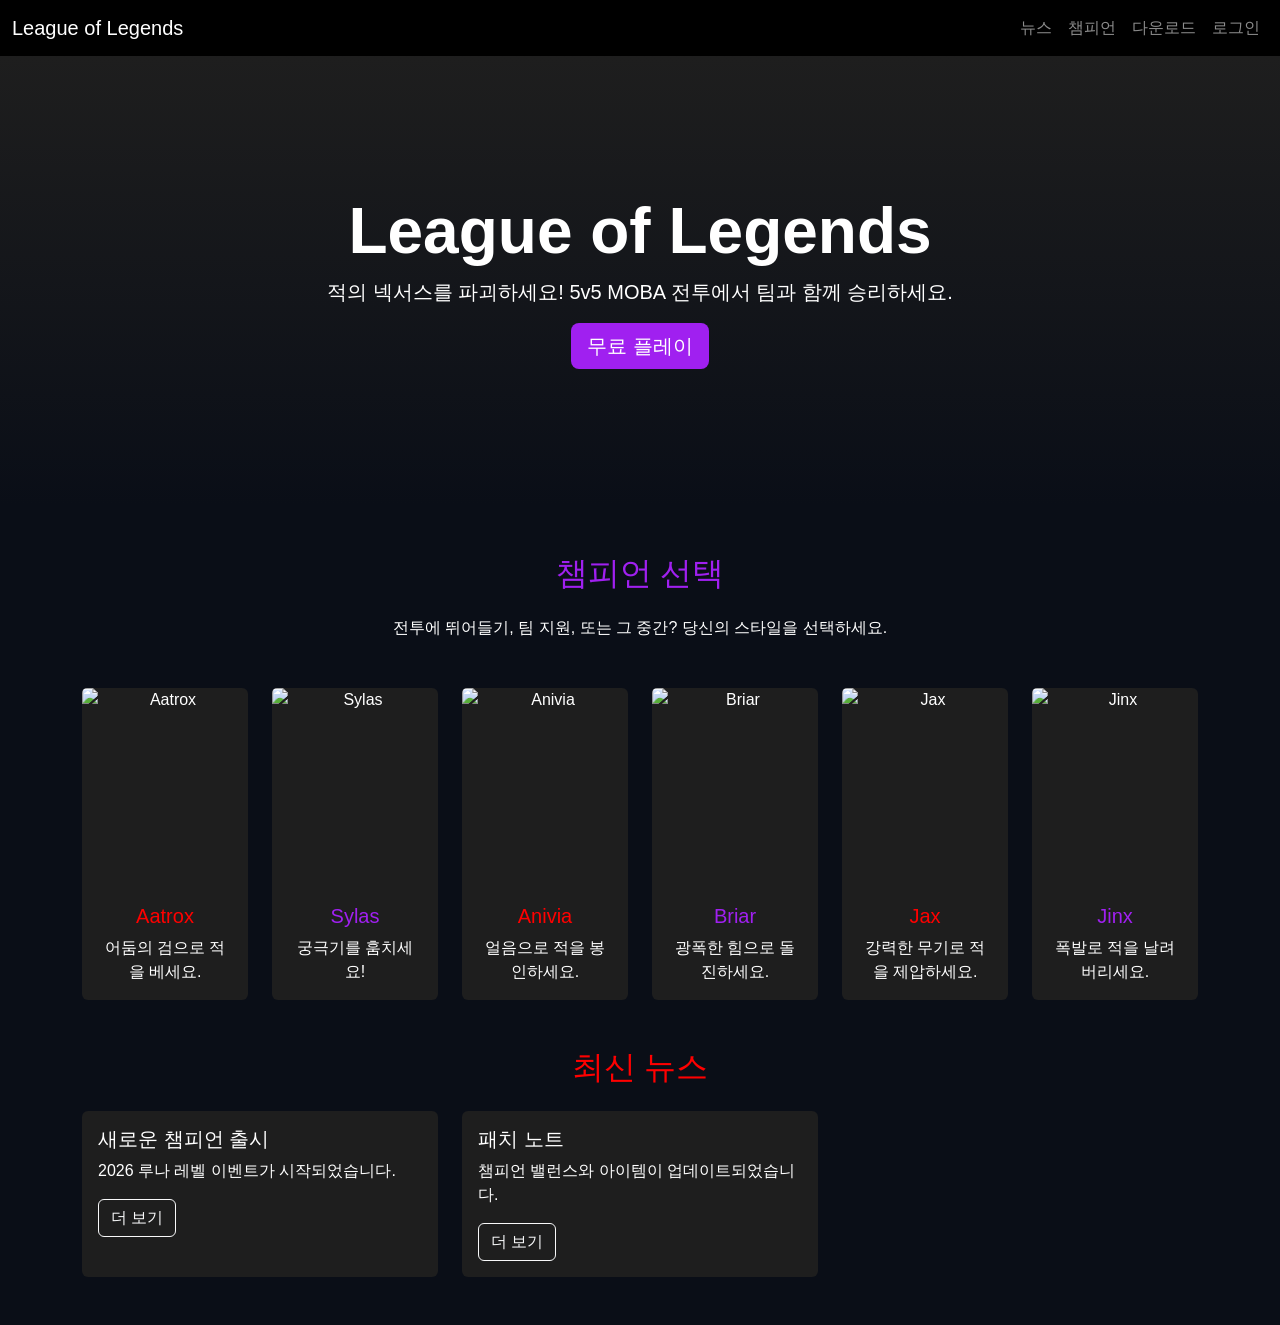
==== code-with-quarkus/src/main/resources/META-INF/resources/index.html @ fa2a3c44 "2주차 수업 내용 업로드" ====
<!doctype html>
<html lang="ko">
  <head>
    <meta charset="UTF-8" />
    <meta name="viewport" content="width=device-width, initial-scale=1.0" />
    <title>League of Legends - 메인 페이지</title>

    <!-- Bootstrap 5 CSS 연결 -->
    <link
      href="https://cdn.jsdelivr.net/npm/bootstrap@5.3.0/dist/css/bootstrap.min.css"
      rel="stylesheet"
    />

    <!-- 커스텀 CSS: LOL 다크 테마 -->
    <style>
      body {
        background-color: #0a0e17;
        color: #fff;
        font-family: Arial, sans-serif;
      }

      .navbar {
        background-color: #000;
      }

      .hero {
        background: linear-gradient(to bottom, #1e1e1e, #0a0e17);
        min-height: 50vh;
      }

      .accent-purple {
        color: #a020f0;
      }

      .accent-red {
        color: #ff0000;
      }

      .card {
        background-color: #1e1e1e;
        border: none;
        color: white;
        transition:
          transform 0.3s,
          box-shadow 0.3s;
      }

      .card:hover {
        transform: scale(1.05);
        box-shadow: 0 10px 20px rgba(160, 32, 240, 0.5);
      }

      .card-img-top {
        height: 200px;
        object-fit: cover;
      }

      .btn-primary {
        background-color: #a020f0;
        border: none;
      }

      .btn-primary:hover {
        background-color: #800080;
      }
    </style>
  </head>
  <body>
    <!-- 1. 상단 네비게이션 바 -->
    <nav class="navbar navbar-expand-lg navbar-dark">
      <div class="container-fluid">
        <a class="navbar-brand" href="#">League of Legends</a>

        <button
          class="navbar-toggler"
          type="button"
          data-bs-toggle="collapse"
          data-bs-target="#navbarNav"
        >
          <span class="navbar-toggler-icon"></span>
        </button>

        <div class="collapse navbar-collapse" id="navbarNav">
          <ul class="navbar-nav ms-auto">
            <li class="nav-item"><a class="nav-link" href="#">뉴스</a></li>
            <li class="nav-item"><a class="nav-link" href="#">챔피언</a></li>
            <li class="nav-item"><a class="nav-link" href="#">다운로드</a></li>
            <li class="nav-item"><a class="nav-link" href="#">로그인</a></li>
          </ul>
        </div>
      </div>
    </nav>

    <!-- 2. 메인 소개 영역 -->
    <section
      class="hero d-flex align-items-center justify-content-center text-center py-5"
    >
      <div class="container">
        <h1 class="display-3 fw-bold">League of Legends</h1>
        <p class="lead">
          적의 넥서스를 파괴하세요! 5v5 MOBA 전투에서 팀과 함께 승리하세요.
        </p>
        <a href="#" class="btn btn-primary btn-lg">무료 플레이</a>
      </div>
    </section>

    <!-- 3. 챔피언 카드 영역 -->
    <section class="container my-5">
      <h2 class="text-center mb-4 accent-purple">챔피언 선택</h2>
      <p class="text-center mb-5">
        전투에 뛰어들기, 팀 지원, 또는 그 중간? 당신의 스타일을 선택하세요.
      </p>

      <div class="row g-4">
        <!-- Aatrox -->
        <div class="col-md-6 col-lg-4 col-xl-2">
          <div class="card text-center h-100">
            <img
              src="https://ddragon.leagueoflegends.com/cdn/15.24.1/img/champion/Aatrox.png"
              class="card-img-top"
              alt="Aatrox"
            />
            <div class="card-body">
              <h5 class="card-title accent-red">Aatrox</h5>
              <p class="card-text">어둠의 검으로 적을 베세요.</p>
            </div>
          </div>
        </div>

        <!-- Sylas -->
        <div class="col-md-6 col-lg-4 col-xl-2">
          <div class="card text-center h-100">
            <img
              src="https://ddragon.leagueoflegends.com/cdn/15.24.1/img/champion/Sylas.png"
              class="card-img-top"
              alt="Sylas"
            />
            <div class="card-body">
              <h5 class="card-title accent-purple">Sylas</h5>
              <p class="card-text">궁극기를 훔치세요!</p>
            </div>
          </div>
        </div>

        <!-- Anivia -->
        <div class="col-md-6 col-lg-4 col-xl-2">
          <div class="card text-center h-100">
            <img
              src="https://ddragon.leagueoflegends.com/cdn/15.24.1/img/champion/Anivia.png"
              class="card-img-top"
              alt="Anivia"
            />
            <div class="card-body">
              <h5 class="card-title accent-red">Anivia</h5>
              <p class="card-text">얼음으로 적을 봉인하세요.</p>
            </div>
          </div>
        </div>

        <!-- Briar -->
        <div class="col-md-6 col-lg-4 col-xl-2">
          <div class="card text-center h-100">
            <img
              src="https://ddragon.leagueoflegends.com/cdn/15.24.1/img/champion/Briar.png"
              class="card-img-top"
              alt="Briar"
            />
            <div class="card-body">
              <h5 class="card-title accent-purple">Briar</h5>
              <p class="card-text">광폭한 힘으로 돌진하세요.</p>
            </div>
          </div>
        </div>

        <!-- Jax -->
        <div class="col-md-6 col-lg-4 col-xl-2">
          <div class="card text-center h-100">
            <img
              src="https://ddragon.leagueoflegends.com/cdn/15.24.1/img/champion/Jax.png"
              class="card-img-top"
              alt="Jax"
            />
            <div class="card-body">
              <h5 class="card-title accent-red">Jax</h5>
              <p class="card-text">강력한 무기로 적을 제압하세요.</p>
            </div>
          </div>
        </div>

        <!-- Jinx -->
        <div class="col-md-6 col-lg-4 col-xl-2">
          <div class="card text-center h-100">
            <img
              src="https://ddragon.leagueoflegends.com/cdn/15.24.1/img/champion/Jinx.png"
              class="card-img-top"
              alt="Jinx"
            />
            <div class="card-body">
              <h5 class="card-title accent-purple">Jinx</h5>
              <p class="card-text">폭발로 적을 날려버리세요.</p>
            </div>
          </div>
        </div>
      </div>
    </section>

    <!-- 4. 최신 뉴스 영역 -->
    <section class="container my-5">
      <h2 class="text-center mb-4 accent-red">최신 뉴스</h2>

      <div class="row g-4">
        <div class="col-md-6 col-lg-4">
          <div class="card h-100">
            <div class="card-body">
              <h5 class="card-title">새로운 챔피언 출시</h5>
              <p class="card-text">2026 루나 레벨 이벤트가 시작되었습니다.</p>
              <a href="#" class="btn btn-outline-light">더 보기</a>
            </div>
          </div>
        </div>

        <div class="col-md-6 col-lg-4">
          <div class="card h-100">
            <div class="card-body">
              <h5 class="card-title">패치 노트</h5>
              <p class="card-text">
                챔피언 밸런스와 아이템이 업데이트되었습니다.
              </p>
              <a href="#" class="btn btn-outline-light">더 보기</a>
            </div>
          </div>
        </div>
      </div>
    </section>

    <!-- Bootstrap 5 JS 연결: 모바일 메뉴 버튼 동작에 필요 -->
    <script src="https://cdn.jsdelivr.net/npm/bootstrap@5.3.0/dist/js/bootstrap.bundle.min.js"></script>
  </body>
</html>
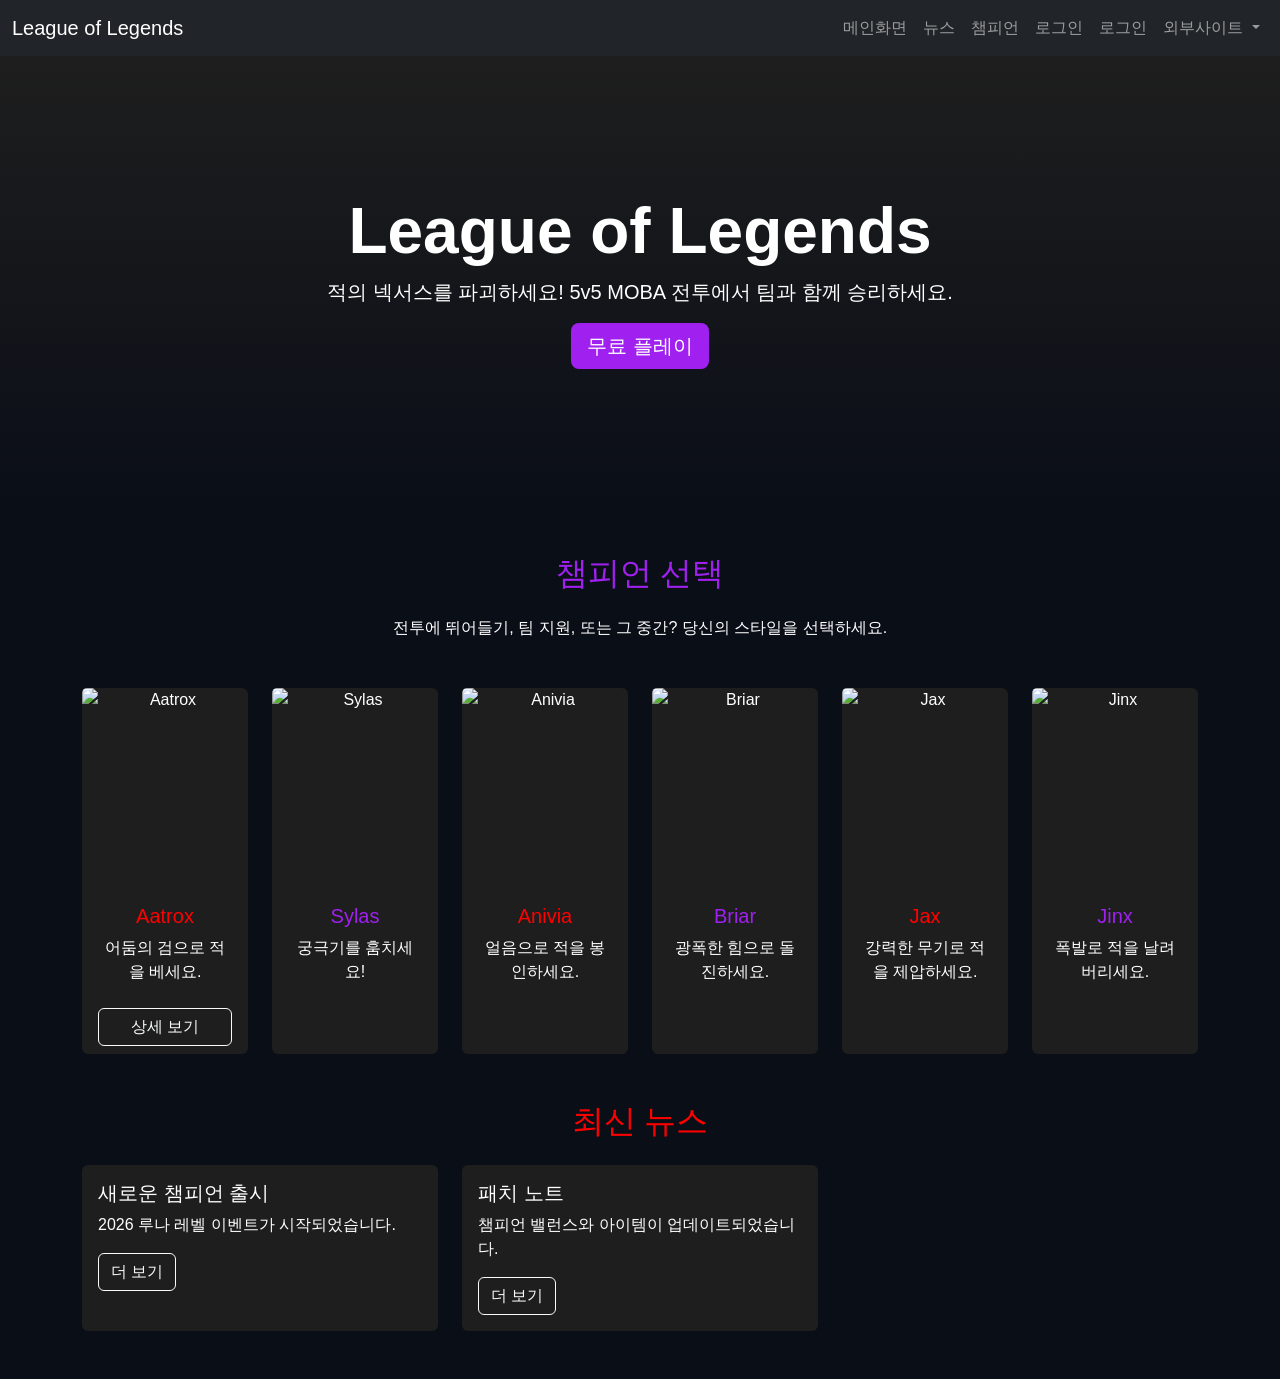
==== commit d2c4b389: "4주차 수업 내용 업로드" ====
--- a/code-with-quarkus/src/main/resources/META-INF/resources/index.html
+++ b/code-with-quarkus/src/main/resources/META-INF/resources/index.html
@@ -67,25 +67,92 @@
   </head>
   <body>
     <!-- 1. 상단 네비게이션 바 -->
-    <nav class="navbar navbar-expand-lg navbar-dark">
+    <nav class="navbar navbar-expand-lg navbar-dark bg-dark">
       <div class="container-fluid">
-        <a class="navbar-brand" href="#">League of Legends</a>
+        <a class="navbar-brand" href="/index.html">League of Legends</a>
 
         <button
           class="navbar-toggler"
           type="button"
           data-bs-toggle="collapse"
-          data-bs-target="#navbarNav"
+          data-bs-target="#navbarNavDarkDropdown"
+          aria-controls="navbarNavDarkDropdown"
+          aria-expanded="false"
+          aria-label="Toggle navigation"
         >
           <span class="navbar-toggler-icon"></span>
         </button>
 
-        <div class="collapse navbar-collapse" id="navbarNav">
+        <div class="collapse navbar-collapse" id="navbarNavDarkDropdown">
           <ul class="navbar-nav ms-auto">
-            <li class="nav-item"><a class="nav-link" href="#">뉴스</a></li>
-            <li class="nav-item"><a class="nav-link" href="#">챔피언</a></li>
-            <li class="nav-item"><a class="nav-link" href="#">다운로드</a></li>
-            <li class="nav-item"><a class="nav-link" href="#">로그인</a></li>
+            <li class="nav-item">
+              <a class="nav-link" href="/index.html">메인화면</a>
+            </li>
+
+            <li class="nav-item">
+              <a class="nav-link" href="/index.html#news">뉴스</a>
+            </li>
+
+            <li class="nav-item">
+              <a class="nav-link" href="/index.html#champions">챔피언</a>
+            </li>
+
+            <li class="nav-item">
+              <a class="nav-link" href="/login_page_sub/login.html">로그인</a>
+            </li>
+
+            <li class="nav-item">
+              <a class="nav-link" href="#">로그인</a>
+            </li>
+
+            <!-- 드롭다운 메뉴 -->
+            <li class="nav-item dropdown">
+              <a
+                class="nav-link dropdown-toggle"
+                href="#"
+                id="externalSiteDropdown"
+                role="button"
+                data-bs-toggle="dropdown"
+                aria-expanded="false"
+              >
+                외부사이트
+              </a>
+
+              <ul
+                class="dropdown-menu dropdown-menu-dark"
+                aria-labelledby="externalSiteDropdown"
+              >
+                <li>
+                  <a
+                    class="dropdown-item"
+                    href="https://www.leagueoflegends.com/ko-kr/"
+                    target="_blank"
+                  >
+                    LOL 공식 웹사이트
+                  </a>
+                </li>
+
+                <li>
+                  <a
+                    class="dropdown-item"
+                    href="https://getbootstrap.kr/docs/5.0/"
+                    target="_blank"
+                  >
+                    Bootstrap 공식문서
+                  </a>
+                </li>
+
+                <li>
+                  <a
+                    class="dropdown-item"
+                    href="https://quarkus.io/"
+                    target="_blank"
+                  >
+                    Quarkus 공식문서
+                  </a>
+                </li>
+              </ul>
+            </li>
           </ul>
         </div>
       </div>
@@ -105,7 +172,8 @@
     </section>
 
     <!-- 3. 챔피언 카드 영역 -->
-    <section class="container my-5">
+    <!-- 3. 챔피언 카드 영역 -->
+    <section id="champions" class="container my-5">
       <h2 class="text-center mb-4 accent-purple">챔피언 선택</h2>
       <p class="text-center mb-5">
         전투에 뛰어들기, 팀 지원, 또는 그 중간? 당신의 스타일을 선택하세요.
@@ -120,10 +188,21 @@
               class="card-img-top"
               alt="Aatrox"
             />
+
             <div class="card-body">
               <h5 class="card-title accent-red">Aatrox</h5>
               <p class="card-text">어둠의 검으로 적을 베세요.</p>
             </div>
+
+            <div class="card-footer bg-transparent border-0">
+              <button
+                class="btn btn-outline-light w-100"
+                data-bs-toggle="modal"
+                data-bs-target="#modalAatrox"
+              >
+                상세 보기
+              </button>
+            </div>
           </div>
         </div>
 
@@ -135,6 +214,7 @@
               class="card-img-top"
               alt="Sylas"
             />
+
             <div class="card-body">
               <h5 class="card-title accent-purple">Sylas</h5>
               <p class="card-text">궁극기를 훔치세요!</p>
@@ -150,6 +230,7 @@
               class="card-img-top"
               alt="Anivia"
             />
+
             <div class="card-body">
               <h5 class="card-title accent-red">Anivia</h5>
               <p class="card-text">얼음으로 적을 봉인하세요.</p>
@@ -165,6 +246,7 @@
               class="card-img-top"
               alt="Briar"
             />
+
             <div class="card-body">
               <h5 class="card-title accent-purple">Briar</h5>
               <p class="card-text">광폭한 힘으로 돌진하세요.</p>
@@ -180,6 +262,7 @@
               class="card-img-top"
               alt="Jax"
             />
+
             <div class="card-body">
               <h5 class="card-title accent-red">Jax</h5>
               <p class="card-text">강력한 무기로 적을 제압하세요.</p>
@@ -195,6 +278,7 @@
               class="card-img-top"
               alt="Jinx"
             />
+
             <div class="card-body">
               <h5 class="card-title accent-purple">Jinx</h5>
               <p class="card-text">폭발로 적을 날려버리세요.</p>
@@ -205,7 +289,7 @@
     </section>
 
     <!-- 4. 최신 뉴스 영역 -->
-    <section class="container my-5">
+    <section id="news" class="container my-5">
       <h2 class="text-center mb-4 accent-red">최신 뉴스</h2>
 
       <div class="row g-4">
@@ -232,8 +316,57 @@
         </div>
       </div>
     </section>
-
-    <!-- Bootstrap 5 JS 연결: 모바일 메뉴 버튼 동작에 필요 -->
+    <!-- Aatrox 상세 정보 모달: iframe 방식 -->
+    <div
+      class="modal fade"
+      id="modalAatrox"
+      tabindex="-1"
+      aria-labelledby="modalAatroxLabel"
+      aria-hidden="true"
+    >
+      <div
+        class="modal-dialog modal-xl modal-dialog-centered modal-dialog-scrollable"
+      >
+        <div class="modal-content bg-dark text-white border-secondary">
+          <div class="modal-header border-secondary">
+            <h5 class="modal-title" id="modalAatroxLabel">
+              아트록스 Aatrox 상세 정보
+            </h5>
+
+            <button
+              type="button"
+              class="btn-close btn-close-white"
+              data-bs-dismiss="modal"
+              aria-label="닫기"
+            ></button>
+          </div>
+
+          <!-- 모달 안에 별도 HTML 파일을 불러오는 영역 -->
+          <div
+            class="modal-body p-0"
+            style="height: 65vh; background-color: #0a0e17"
+          >
+            <iframe
+              src="modals/Aatrox.html"
+              frameborder="0"
+              style="width: 100%; height: 100%; border: none"
+              allowfullscreen
+            ></iframe>
+          </div>
+
+          <div class="modal-footer border-secondary">
+            <button
+              type="button"
+              class="btn btn-outline-light"
+              data-bs-dismiss="modal"
+            >
+              닫기
+            </button>
+          </div>
+        </div>
+      </div>
+    </div>
+    <!-- Bootstrap 5 JS 연결: 드롭다운 메뉴 동작에 필요 -->
     <script src="https://cdn.jsdelivr.net/npm/bootstrap@5.3.0/dist/js/bootstrap.bundle.min.js"></script>
   </body>
 </html>
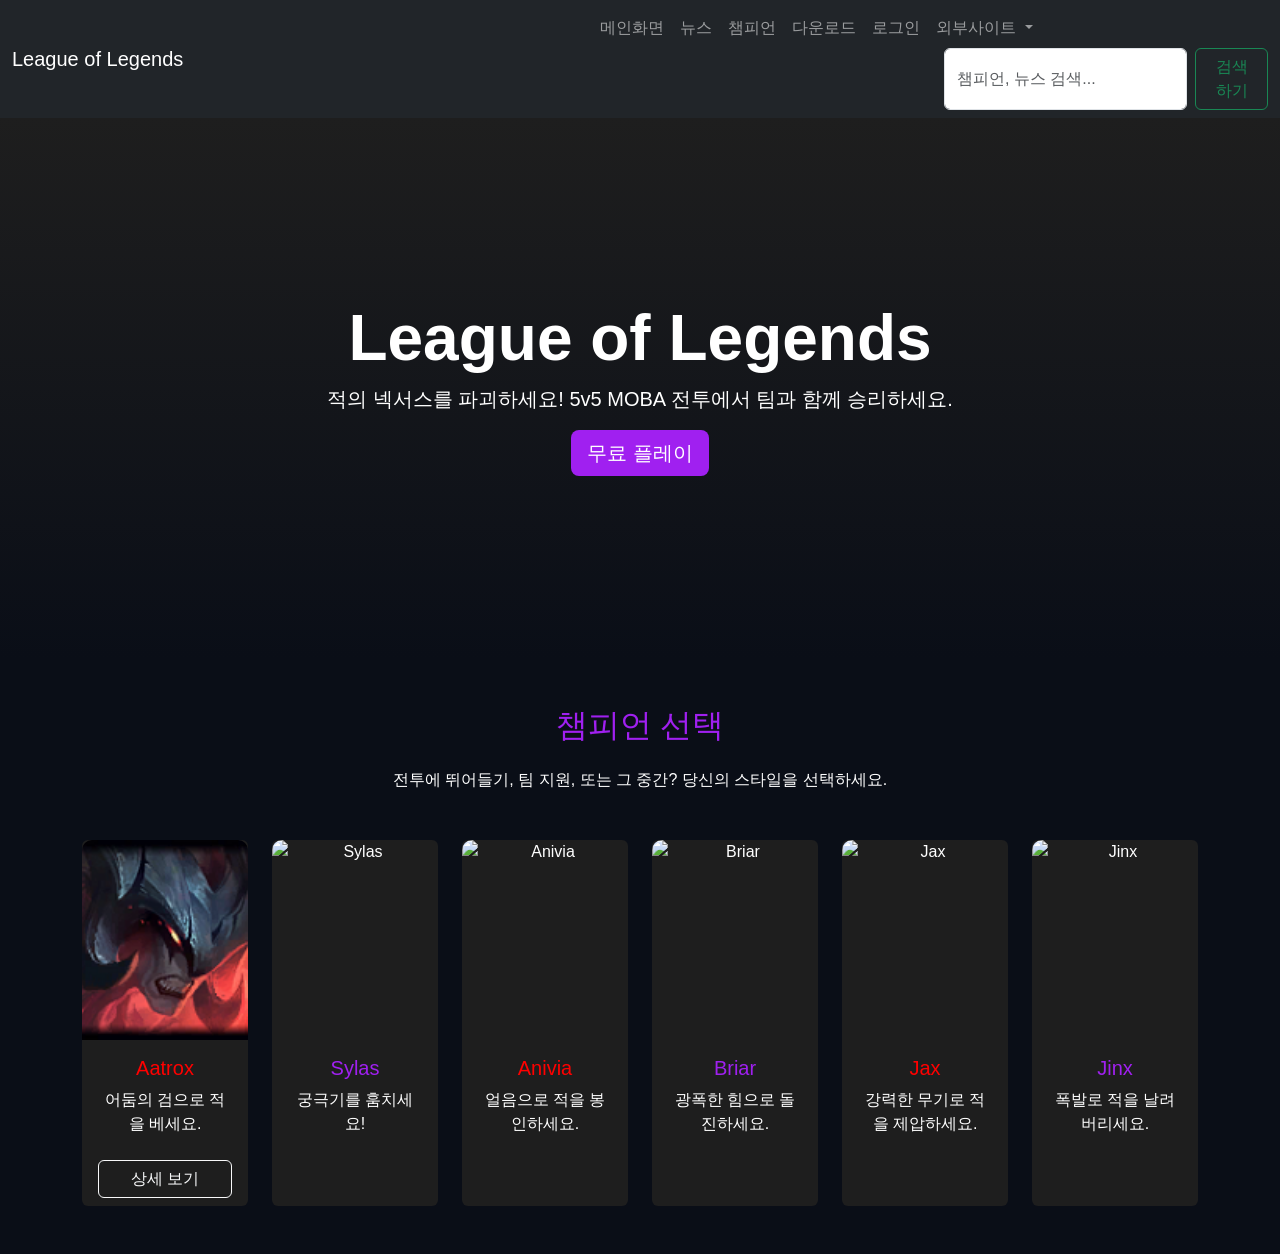
==== commit c0a2728b: "6주차 수업 내용 업로드" ====
--- a/code-with-quarkus/src/main/resources/META-INF/resources/index.html
+++ b/code-with-quarkus/src/main/resources/META-INF/resources/index.html
@@ -5,68 +5,18 @@
     <meta name="viewport" content="width=device-width, initial-scale=1.0" />
     <title>League of Legends - 메인 페이지</title>
 
-    <!-- Bootstrap 5 CSS 연결 -->
+    <!-- Bootstrap CSS -->
     <link
       href="https://cdn.jsdelivr.net/npm/bootstrap@5.3.0/dist/css/bootstrap.min.css"
       rel="stylesheet"
     />
 
-    <!-- 커스텀 CSS: LOL 다크 테마 -->
-    <style>
-      body {
-        background-color: #0a0e17;
-        color: #fff;
-        font-family: Arial, sans-serif;
-      }
-
-      .navbar {
-        background-color: #000;
-      }
-
-      .hero {
-        background: linear-gradient(to bottom, #1e1e1e, #0a0e17);
-        min-height: 50vh;
-      }
-
-      .accent-purple {
-        color: #a020f0;
-      }
-
-      .accent-red {
-        color: #ff0000;
-      }
-
-      .card {
-        background-color: #1e1e1e;
-        border: none;
-        color: white;
-        transition:
-          transform 0.3s,
-          box-shadow 0.3s;
-      }
-
-      .card:hover {
-        transform: scale(1.05);
-        box-shadow: 0 10px 20px rgba(160, 32, 240, 0.5);
-      }
-
-      .card-img-top {
-        height: 200px;
-        object-fit: cover;
-      }
-
-      .btn-primary {
-        background-color: #a020f0;
-        border: none;
-      }
-
-      .btn-primary:hover {
-        background-color: #800080;
-      }
-    </style>
+    <!-- 내가 만든 CSS -->
+    <link rel="stylesheet" href="css/main.css" />
   </head>
+
   <body>
-    <!-- 1. 상단 네비게이션 바 -->
+    <!-- 상단 네비게이션 바 -->
     <nav class="navbar navbar-expand-lg navbar-dark bg-dark">
       <div class="container-fluid">
         <a class="navbar-brand" href="/index.html">League of Legends</a>
@@ -90,22 +40,24 @@
             </li>
 
             <li class="nav-item">
-              <a class="nav-link" href="/index.html#news">뉴스</a>
-            </li>
-
-            <li class="nav-item">
-              <a class="nav-link" href="/index.html#champions">챔피언</a>
-            </li>
-
-            <li class="nav-item">
-              <a class="nav-link" href="/login_page_sub/login.html">로그인</a>
-            </li>
-
-            <li class="nav-item">
-              <a class="nav-link" href="#">로그인</a>
-            </li>
-
-            <!-- 드롭다운 메뉴 -->
+              <a class="nav-link" href="#news">뉴스</a>
+            </li>
+
+            <li class="nav-item">
+              <a class="nav-link" href="#champions">챔피언</a>
+            </li>
+
+            <li class="nav-item">
+              <a class="nav-link" href="main_page_sub/download.html"
+                >다운로드</a
+              >
+            </li>
+
+            <li class="nav-item">
+              <a class="nav-link" href="login_page_sub/login.html">로그인</a>
+            </li>
+
+            <!-- 외부사이트 드롭다운 -->
             <li class="nav-item dropdown">
               <a
                 class="nav-link dropdown-toggle"
@@ -152,13 +104,26 @@
                   </a>
                 </li>
               </ul>
+              <!-- 검색창 -->
+              <form class="d-flex ms-lg-3 mt-2 mt-lg-0" id="searchForm">
+                <input
+                  class="form-control me-2"
+                  type="search"
+                  placeholder="챔피언, 뉴스 검색..."
+                  aria-label="Search"
+                  id="searchInput"
+                />
+                <button class="btn btn-outline-success" type="submit">
+                  검색하기
+                </button>
+              </form>
             </li>
           </ul>
         </div>
       </div>
     </nav>
 
-    <!-- 2. 메인 소개 영역 -->
+    <!-- 메인 소개 영역 -->
     <section
       class="hero d-flex align-items-center justify-content-center text-center py-5"
     >
@@ -167,12 +132,16 @@
         <p class="lead">
           적의 넥서스를 파괴하세요! 5v5 MOBA 전투에서 팀과 함께 승리하세요.
         </p>
-        <a href="#" class="btn btn-primary btn-lg">무료 플레이</a>
+        <a
+          href="#"
+          class="btn btn-primary btn-lg"
+          onclick="alert('즐거운 플레이 되세요')"
+          >무료 플레이</a
+        >
       </div>
     </section>
 
-    <!-- 3. 챔피언 카드 영역 -->
-    <!-- 3. 챔피언 카드 영역 -->
+    <!-- 챔피언 카드 영역 -->
     <section id="champions" class="container my-5">
       <h2 class="text-center mb-4 accent-purple">챔피언 선택</h2>
       <p class="text-center mb-5">
@@ -184,9 +153,10 @@
         <div class="col-md-6 col-lg-4 col-xl-2">
           <div class="card text-center h-100">
             <img
-              src="https://ddragon.leagueoflegends.com/cdn/15.24.1/img/champion/Aatrox.png"
+              src="images/Aatrox.png"
               class="card-img-top"
               alt="Aatrox"
+              loading="lazy"
             />
 
             <div class="card-body">
@@ -197,6 +167,7 @@
             <div class="card-footer bg-transparent border-0">
               <button
                 class="btn btn-outline-light w-100"
+                type="button"
                 data-bs-toggle="modal"
                 data-bs-target="#modalAatrox"
               >
@@ -213,6 +184,7 @@
               src="https://ddragon.leagueoflegends.com/cdn/15.24.1/img/champion/Sylas.png"
               class="card-img-top"
               alt="Sylas"
+              loading="lazy"
             />
 
             <div class="card-body">
@@ -229,6 +201,7 @@
               src="https://ddragon.leagueoflegends.com/cdn/15.24.1/img/champion/Anivia.png"
               class="card-img-top"
               alt="Anivia"
+              loading="lazy"
             />
 
             <div class="card-body">
@@ -245,6 +218,7 @@
               src="https://ddragon.leagueoflegends.com/cdn/15.24.1/img/champion/Briar.png"
               class="card-img-top"
               alt="Briar"
+              loading="lazy"
             />
 
             <div class="card-body">
@@ -261,6 +235,7 @@
               src="https://ddragon.leagueoflegends.com/cdn/15.24.1/img/champion/Jax.png"
               class="card-img-top"
               alt="Jax"
+              loading="lazy"
             />
 
             <div class="card-body">
@@ -277,6 +252,7 @@
               src="https://ddragon.leagueoflegends.com/cdn/15.24.1/img/champion/Jinx.png"
               class="card-img-top"
               alt="Jinx"
+              loading="lazy"
             />
 
             <div class="card-body">
@@ -288,35 +264,66 @@
       </div>
     </section>
 
-    <!-- 4. 최신 뉴스 영역 -->
-    <section id="news" class="container my-5">
-      <h2 class="text-center mb-4 accent-red">최신 뉴스</h2>
-
-      <div class="row g-4">
-        <div class="col-md-6 col-lg-4">
-          <div class="card h-100">
-            <div class="card-body">
-              <h5 class="card-title">새로운 챔피언 출시</h5>
-              <p class="card-text">2026 루나 레벨 이벤트가 시작되었습니다.</p>
-              <a href="#" class="btn btn-outline-light">더 보기</a>
-            </div>
-          </div>
-        </div>
-
-        <div class="col-md-6 col-lg-4">
-          <div class="card h-100">
-            <div class="card-body">
-              <h5 class="card-title">패치 노트</h5>
-              <p class="card-text">
-                챔피언 밸런스와 아이템이 업데이트되었습니다.
-              </p>
-              <a href="#" class="btn btn-outline-light">더 보기</a>
+    <!-- ===== 검색 결과 섹션 (기본 숨김) ===== -->
+    <section id="searchResults">
+      <!-- 키워드 헤더 -->
+      <div class="search-keyword-header">
+        <h1 id="searchKeywordDisplay"></h1>
+      </div>
+
+      <!-- 본문: 사이드바 + 콘텐츠 -->
+      <div class="search-body">
+        <div class="container-fluid px-0">
+          <div class="row g-0">
+            <!-- 왼쪽 카테고리 사이드바 -->
+            <div class="col-md-3 col-lg-2 search-sidebar bg-white py-4">
+              <div
+                class="px-3 mb-3"
+                style="
+                  font-size: 0.8rem;
+                  color: #999;
+                  text-transform: uppercase;
+                  letter-spacing: 0.1em;
+                "
+              >
+                카테고리
+              </div>
+
+              <div
+                class="search-category-item active"
+                onclick="switchCategory('champion', this)"
+              >
+                챔피언 <span class="count" id="champCount">(0)</span>
+              </div>
+
+              <div
+                class="search-category-item"
+                onclick="switchCategory('news', this)"
+              >
+                뉴스 <span class="count" id="newsCount">(0)</span>
+              </div>
+            </div>
+
+            <!-- 오른쪽 콘텐츠 -->
+            <div class="col-md-9 col-lg-10 search-content-area">
+              <!-- 챔피언 결과 -->
+              <div id="resultChampion">
+                <h5 class="mb-4" style="color: #333">챔피언</h5>
+                <div id="championResultList"></div>
+              </div>
+
+              <!-- 뉴스 결과 -->
+              <div id="resultNews" style="display: none">
+                <h5 class="mb-4" style="color: #333">뉴스</h5>
+                <div id="newsResultList"></div>
+              </div>
             </div>
           </div>
         </div>
       </div>
     </section>
-    <!-- Aatrox 상세 정보 모달: iframe 방식 -->
+
+    <!-- Aatrox 상세 정보 모달 -->
     <div
       class="modal fade"
       id="modalAatrox"
@@ -341,7 +348,6 @@
             ></button>
           </div>
 
-          <!-- 모달 안에 별도 HTML 파일을 불러오는 영역 -->
           <div
             class="modal-body p-0"
             style="height: 65vh; background-color: #0a0e17"
@@ -366,7 +372,7 @@
         </div>
       </div>
     </div>
-    <!-- Bootstrap 5 JS 연결: 드롭다운 메뉴 동작에 필요 -->
     <script src="https://cdn.jsdelivr.net/npm/bootstrap@5.3.0/dist/js/bootstrap.bundle.min.js"></script>
+    <script src="js/search.js"></script>
   </body>
 </html>
--- a/code-with-quarkus/src/main/resources/META-INF/resources/css/main.css
+++ b/code-with-quarkus/src/main/resources/META-INF/resources/css/main.css
@@ -0,0 +1,138 @@
+/* ── 기본 레이아웃 ──────────────────────────────────────────── */
+body {
+  background-color: #0a0e17;
+  color: #fff;
+  font-family: "Arial", sans-serif;
+}
+.navbar {
+  background-color: #000;
+}
+.hero {
+  background: linear-gradient(to bottom, #1e1e1e, #0a0e17);
+  min-height: 60vh;
+}
+
+/* ── 강조 색상 ──────────────────────────────────────────────── */
+.accent-purple {
+  color: #a020f0;
+}
+.accent-red {
+  color: #ff0000;
+}
+
+/* ── 카드 ────────────────────────────────────────────────────── */
+.card {
+  background-color: #1e1e1e;
+  border: none;
+  transition:
+    transform 0.3s,
+    box-shadow 0.3s;
+}
+.card:hover {
+  transform: scale(1.05);
+  box-shadow: 0 10px 20px rgba(160, 32, 240, 0.5);
+}
+.card-img-top {
+  height: 200px;
+  object-fit: cover;
+  border-radius: 10px 10px 0 0;
+}
+
+/* ── 버튼 ────────────────────────────────────────────────────── */
+.btn-primary {
+  background-color: #a020f0;
+  border: none;
+}
+.btn-primary:hover {
+  background-color: #800080;
+}
+
+/* ── 검색 결과 페이지 ────────────────────────────────────────── */
+#searchResults {
+  display: none;
+}
+
+.search-keyword-header {
+  background: #0a0a0a;
+  background-image: radial-gradient(ellipse at center, #1a1a1a 0%, #000 70%);
+  min-height: 180px;
+  display: flex;
+  align-items: center;
+  justify-content: center;
+  border-bottom: 2px solid #c8a96e;
+}
+.search-keyword-header h1 {
+  font-size: 2.8rem;
+  font-weight: 700;
+  color: #fff;
+  letter-spacing: 0.05em;
+}
+
+.search-body {
+  background-color: #f0ede8;
+  min-height: 500px;
+}
+.search-sidebar {
+  border-right: 1px solid #ddd;
+}
+
+.search-category-item {
+  padding: 14px 20px;
+  cursor: pointer;
+  color: #333;
+  font-size: 0.95rem;
+  border-left: 3px solid transparent;
+  transition: all 0.2s;
+}
+.search-category-item:hover {
+  background: #e0dcd5;
+}
+.search-category-item.active {
+  border-left: 3px solid #c8253a;
+  font-weight: 700;
+  color: #c8253a;
+  background: #e8e4df;
+}
+.search-category-item .count {
+  color: #999;
+  font-size: 0.85rem;
+  margin-left: 6px;
+}
+
+.search-content-area {
+  padding: 30px;
+}
+
+.search-result-card {
+  background: #fff;
+  border: none;
+  border-radius: 6px;
+  margin-bottom: 16px;
+  transition: box-shadow 0.2s;
+}
+.search-result-card:hover {
+  box-shadow: 0 4px 15px rgba(0, 0, 0, 0.15);
+}
+.search-result-card img {
+  width: 110px;
+  height: 80px;
+  object-fit: cover;
+  border-radius: 6px 0 0 6px;
+}
+
+.no-result {
+  text-align: center;
+  padding: 80px 20px;
+  color: #666;
+}
+.no-result h4 {
+  color: #333;
+}
+.card {
+  background-color: #1e1e1e;
+  color: #fff;
+  border: none;
+  transition:
+    transform 0.3s,
+    box-shadow 0.3s;
+}
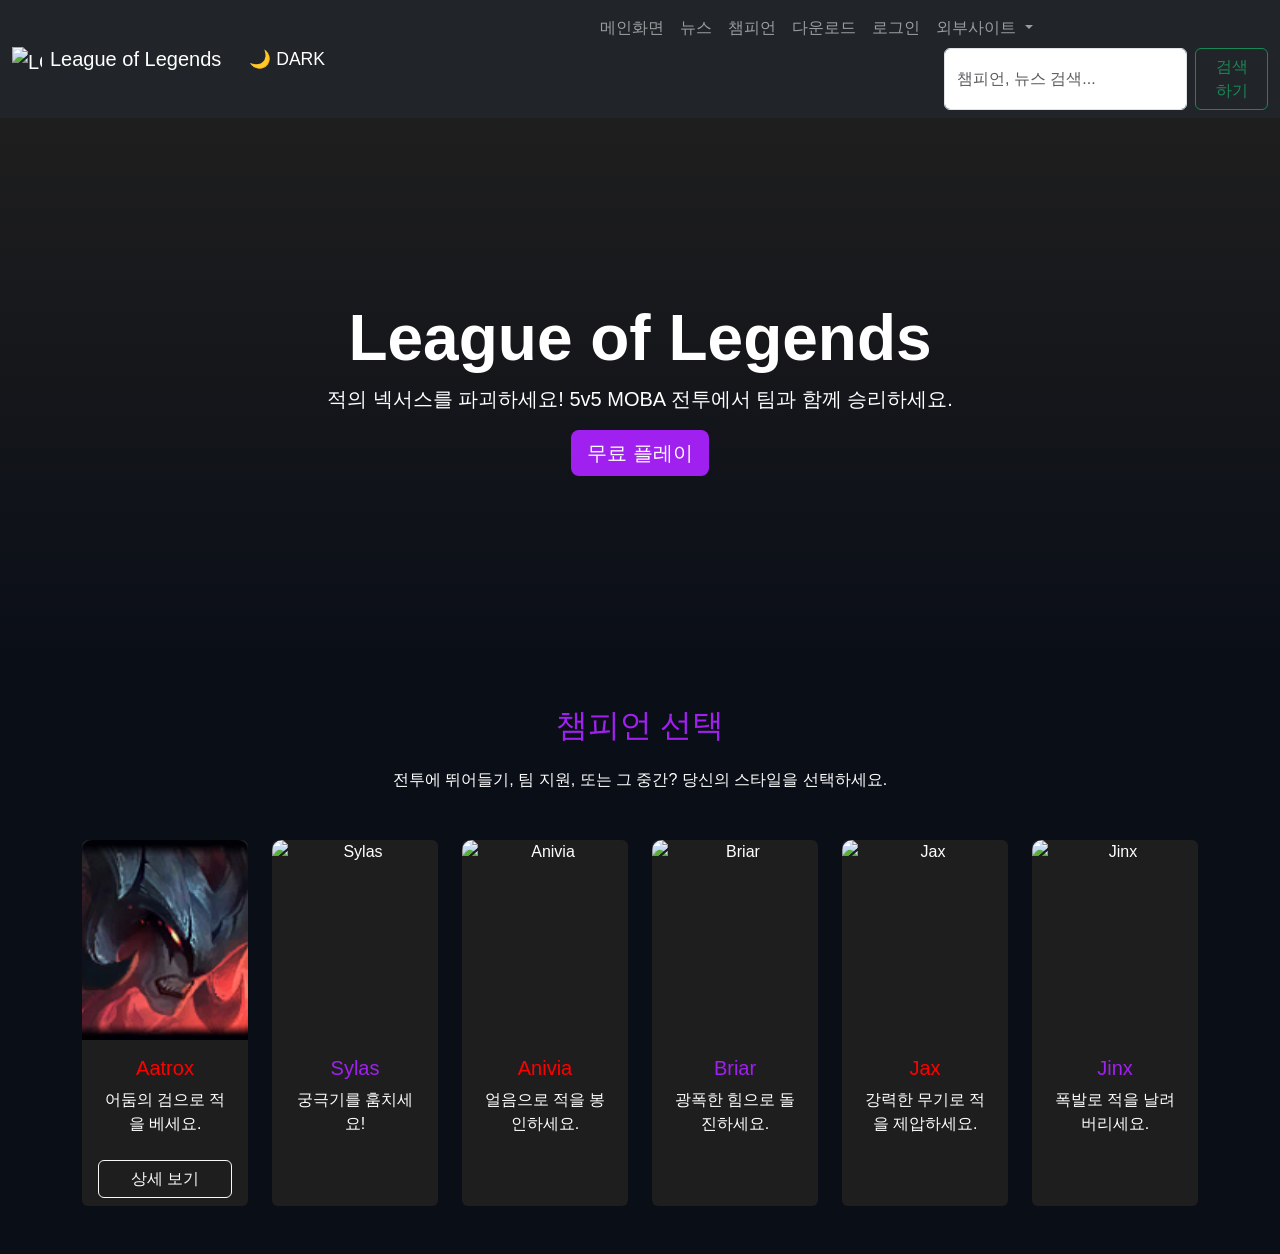
==== commit b0a27a39: "9주차 수업 내용 업로드" ====
--- a/code-with-quarkus/src/main/resources/META-INF/resources/index.html
+++ b/code-with-quarkus/src/main/resources/META-INF/resources/index.html
@@ -19,8 +19,24 @@
     <!-- 상단 네비게이션 바 -->
     <nav class="navbar navbar-expand-lg navbar-dark bg-dark">
       <div class="container-fluid">
-        <a class="navbar-brand" href="/index.html">League of Legends</a>
-
+        <a
+          class="navbar-brand d-flex align-items-center gap-2"
+          href="/index.html"
+        >
+          <img src="/images/logo.png" alt="LOL 로고" width="30" height="24" />
+          League of Legends
+        </a>
+
+        <!-- 다크/라이트 모드 토글 버튼 -->
+        <button
+          class="btn border-0"
+          id="themeToggleBtn"
+          onclick="toggleTheme()"
+        >
+          🌙 DARK
+        </button>
+
+        <!-- 모바일 메뉴 버튼 -->
         <button
           class="navbar-toggler"
           type="button"
@@ -374,5 +390,7 @@
     </div>
     <script src="https://cdn.jsdelivr.net/npm/bootstrap@5.3.0/dist/js/bootstrap.bundle.min.js"></script>
     <script src="js/search.js"></script>
+    <!-- <script src="js/test2.js"></script> -->
+    <script src="js/toggle.js"></script>
   </body>
 </html>
--- a/code-with-quarkus/src/main/resources/META-INF/resources/css/main.css
+++ b/code-with-quarkus/src/main/resources/META-INF/resources/css/main.css
@@ -136,3 +136,45 @@
     transform 0.3s,
     box-shadow 0.3s;
 }
+/* ── 9주차 11페이지: 테마 토글 버튼 ───────────────────────────── */
+#themeToggleBtn {
+  font-size: 1.1rem;
+  color: #fff;
+}
+
+body.light-mode #themeToggleBtn {
+  color: #212529;
+}
+
+/* ── 9주차 11페이지: 라이트 모드 스타일 ───────────────────────── */
+body.light-mode {
+  background-color: #f8f9fa;
+  color: #212529;
+}
+
+body.light-mode .navbar {
+  background-color: #e9ecef !important;
+}
+
+body.light-mode .navbar .navbar-brand,
+body.light-mode .navbar .nav-link {
+  color: #212529 !important;
+}
+
+body.light-mode .hero {
+  background: linear-gradient(to bottom, #dce3ea, #f8f9fa);
+}
+
+body.light-mode .card {
+  background-color: #ffffff;
+  color: #212529;
+  border: 1px solid #dee2e6;
+}
+
+body.light-mode .card-title {
+  color: #212529;
+}
+
+body.light-mode .card-text {
+  color: #555;
+}
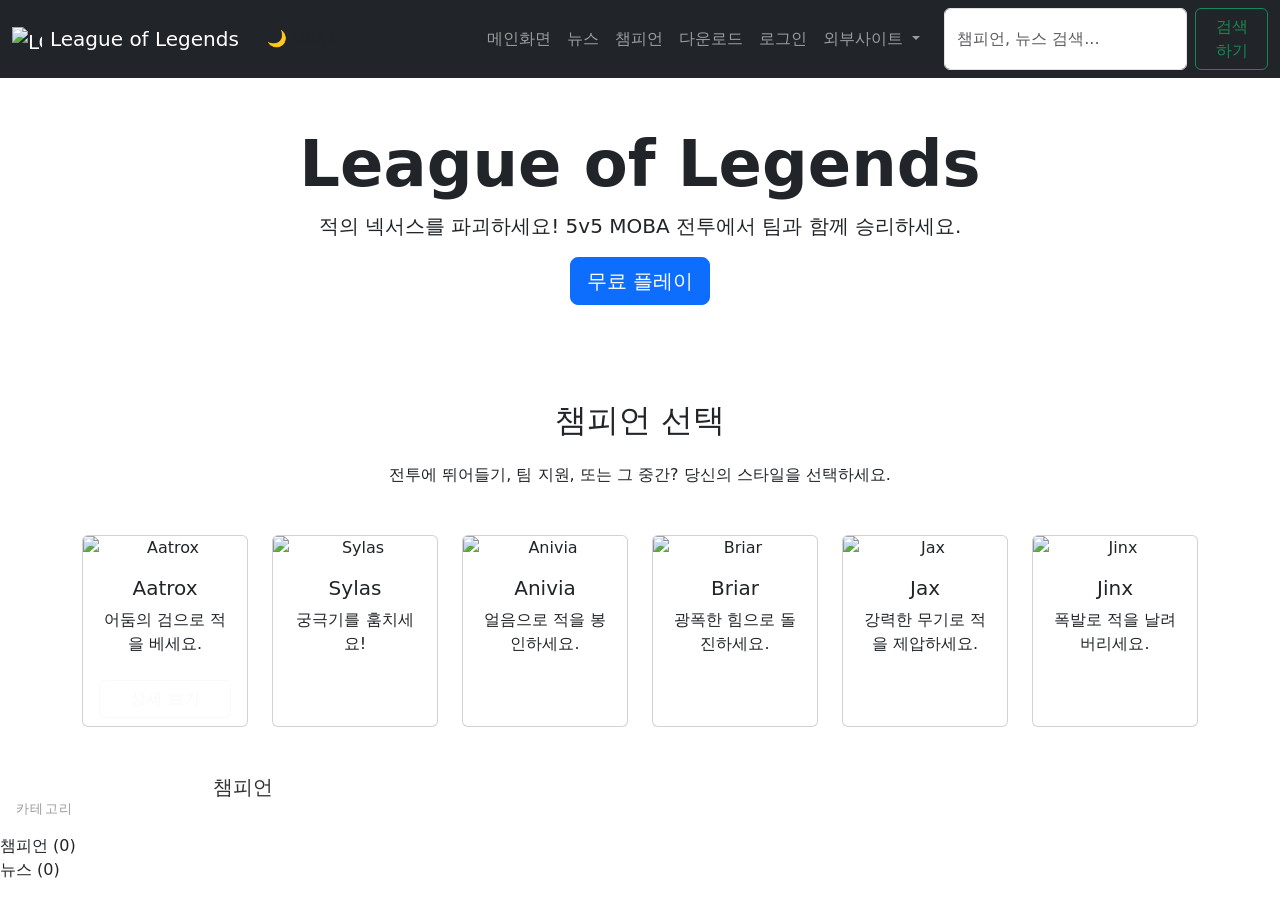
==== commit dd34a859: "13주차 수업 내용 업로드" ====
--- a/code-with-quarkus/src/main/resources/META-INF/resources/index.html
+++ b/code-with-quarkus/src/main/resources/META-INF/resources/index.html
@@ -12,7 +12,7 @@
     />
 
     <!-- 내가 만든 CSS -->
-    <link rel="stylesheet" href="css/main.css" />
+    <link rel="stylesheet" href="/css/main.css" />
   </head>
 
   <body>
@@ -64,13 +64,13 @@
             </li>
 
             <li class="nav-item">
-              <a class="nav-link" href="main_page_sub/download.html"
-                >다운로드</a
-              >
+              <a class="nav-link" href="/main_page_sub/download.html">
+                다운로드
+              </a>
             </li>
 
             <li class="nav-item">
-              <a class="nav-link" href="login_page_sub/login.html">로그인</a>
+              <a class="nav-link" href="/login">로그인</a>
             </li>
 
             <!-- 외부사이트 드롭다운 -->
@@ -120,21 +120,22 @@
                   </a>
                 </li>
               </ul>
-              <!-- 검색창 -->
-              <form class="d-flex ms-lg-3 mt-2 mt-lg-0" id="searchForm">
-                <input
-                  class="form-control me-2"
-                  type="search"
-                  placeholder="챔피언, 뉴스 검색..."
-                  aria-label="Search"
-                  id="searchInput"
-                />
-                <button class="btn btn-outline-success" type="submit">
-                  검색하기
-                </button>
-              </form>
             </li>
           </ul>
+
+          <!-- 검색창 -->
+          <form class="d-flex ms-lg-3 mt-2 mt-lg-0" id="searchForm">
+            <input
+              class="form-control me-2"
+              type="search"
+              placeholder="챔피언, 뉴스 검색..."
+              aria-label="Search"
+              id="searchInput"
+            />
+            <button class="btn btn-outline-success" type="submit">
+              검색하기
+            </button>
+          </form>
         </div>
       </div>
     </nav>
@@ -148,12 +149,13 @@
         <p class="lead">
           적의 넥서스를 파괴하세요! 5v5 MOBA 전투에서 팀과 함께 승리하세요.
         </p>
-        <a
-          href="#"
+        <button
+          type="button"
           class="btn btn-primary btn-lg"
-          onclick="alert('즐거운 플레이 되세요')"
-          >무료 플레이</a
+          onclick="showToast('즐거운 플레이 되세요', 'success')"
         >
+          무료 플레이
+        </button>
       </div>
     </section>
 
@@ -169,7 +171,7 @@
         <div class="col-md-6 col-lg-4 col-xl-2">
           <div class="card text-center h-100">
             <img
-              src="images/Aatrox.png"
+              src="/images/Aatrox.png"
               class="card-img-top"
               alt="Aatrox"
               loading="lazy"
@@ -280,18 +282,15 @@
       </div>
     </section>
 
-    <!-- ===== 검색 결과 섹션 (기본 숨김) ===== -->
+    <!-- 검색 결과 섹션 -->
     <section id="searchResults">
-      <!-- 키워드 헤더 -->
       <div class="search-keyword-header">
         <h1 id="searchKeywordDisplay"></h1>
       </div>
 
-      <!-- 본문: 사이드바 + 콘텐츠 -->
       <div class="search-body">
         <div class="container-fluid px-0">
           <div class="row g-0">
-            <!-- 왼쪽 카테고리 사이드바 -->
             <div class="col-md-3 col-lg-2 search-sidebar bg-white py-4">
               <div
                 class="px-3 mb-3"
@@ -320,15 +319,12 @@
               </div>
             </div>
 
-            <!-- 오른쪽 콘텐츠 -->
             <div class="col-md-9 col-lg-10 search-content-area">
-              <!-- 챔피언 결과 -->
               <div id="resultChampion">
                 <h5 class="mb-4" style="color: #333">챔피언</h5>
                 <div id="championResultList"></div>
               </div>
 
-              <!-- 뉴스 결과 -->
               <div id="resultNews" style="display: none">
                 <h5 class="mb-4" style="color: #333">뉴스</h5>
                 <div id="newsResultList"></div>
@@ -369,7 +365,7 @@
             style="height: 65vh; background-color: #0a0e17"
           >
             <iframe
-              src="modals/Aatrox.html"
+              src="/modals/Aatrox.html"
               frameborder="0"
               style="width: 100%; height: 100%; border: none"
               allowfullscreen
@@ -388,9 +384,42 @@
         </div>
       </div>
     </div>
+
+    <!-- 13주차 8페이지: Toast 컨테이너 -->
+    <div
+      class="toast-container position-fixed bottom-0 end-0 p-3"
+      style="z-index: 9999"
+    >
+      <div
+        id="liveToast"
+        class="toast align-items-center text-white bg-success border-0"
+        role="alert"
+      >
+        <div class="d-flex">
+          <div class="toast-body" id="toastBody">메시지</div>
+          <button
+            type="button"
+            class="btn-close btn-close-white me-2 m-auto"
+            data-bs-dismiss="toast"
+            aria-label="닫기"
+          ></button>
+        </div>
+      </div>
+    </div>
+
+    <!-- Bootstrap JS -->
     <script src="https://cdn.jsdelivr.net/npm/bootstrap@5.3.0/dist/js/bootstrap.bundle.min.js"></script>
-    <script src="js/search.js"></script>
-    <!-- <script src="js/test2.js"></script> -->
-    <script src="js/toggle.js"></script>
+
+    <!-- 내가 만든 JS -->
+    <script src="/js/search.js"></script>
+    <script src="/js/test.js"></script>
+    <script src="/js/toggle.js"></script>
+
+    <!-- 13주차 8페이지: 메인 페이지 로딩 Toast -->
+    <script>
+      window.addEventListener("load", function () {
+        showToast("메인 페이지 로딩 완료", "success");
+      });
+    </script>
   </body>
 </html>
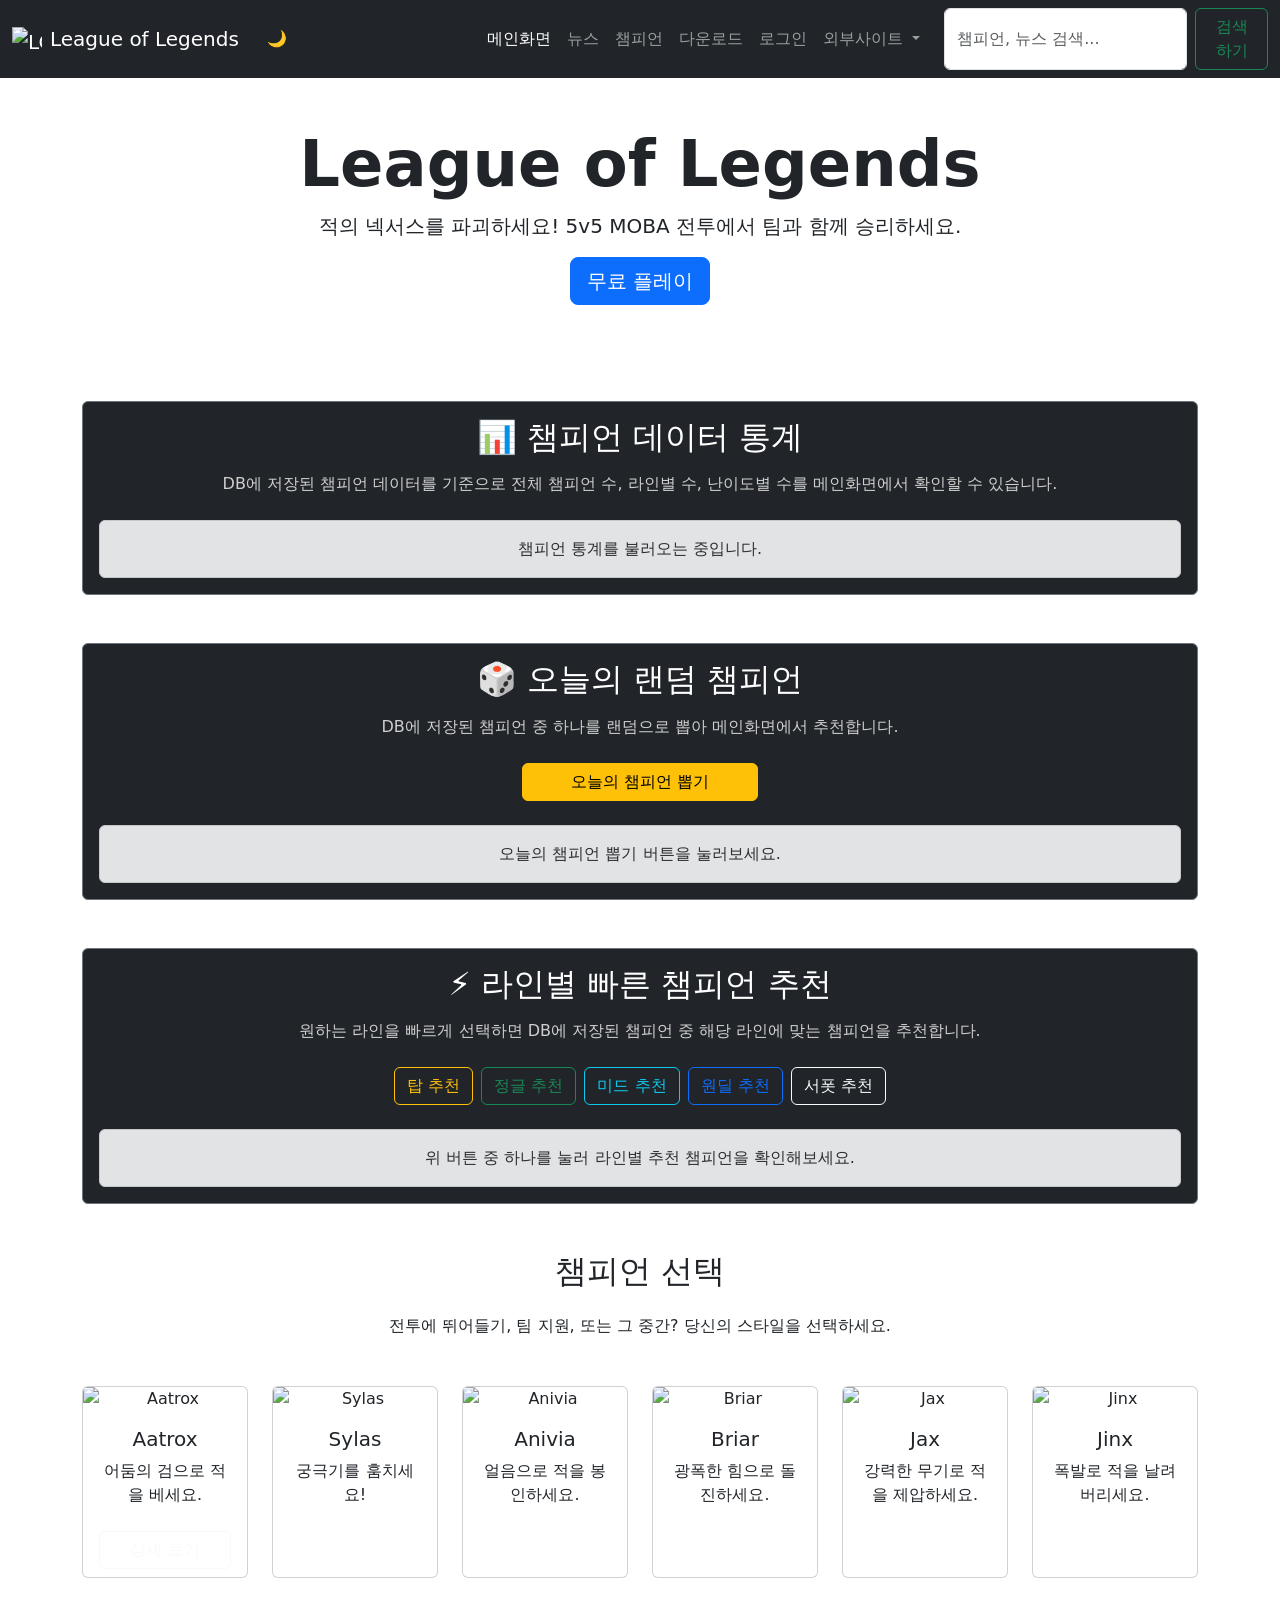
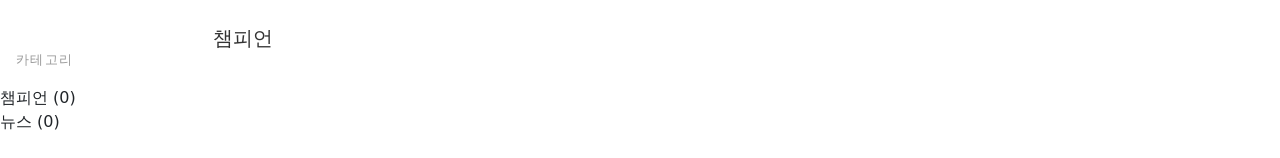
==== commit 9e5decb2: "추가기능 메인화면 공용 추천 기능 추가" ====
--- a/code-with-quarkus/src/main/resources/META-INF/resources/index.html
+++ b/code-with-quarkus/src/main/resources/META-INF/resources/index.html
@@ -52,7 +52,7 @@
         <div class="collapse navbar-collapse" id="navbarNavDarkDropdown">
           <ul class="navbar-nav ms-auto">
             <li class="nav-item">
-              <a class="nav-link" href="/index.html">메인화면</a>
+              <a class="nav-link active" href="/index.html">메인화면</a>
             </li>
 
             <li class="nav-item">
@@ -149,6 +149,7 @@
         <p class="lead">
           적의 넥서스를 파괴하세요! 5v5 MOBA 전투에서 팀과 함께 승리하세요.
         </p>
+
         <button
           type="button"
           class="btn btn-primary btn-lg"
@@ -156,6 +157,117 @@
         >
           무료 플레이
         </button>
+      </div>
+    </section>
+
+    <!-- 추가 구현 기능 10: 메인화면 챔피언 데이터 통계 -->
+    <section id="mainChampionStats" class="container my-5">
+      <div class="card bg-dark text-white border-secondary">
+        <div class="card-body">
+          <h2 class="text-center mb-3">📊 챔피언 데이터 통계</h2>
+
+          <p class="text-center mb-4" style="color: #cfcfcf">
+            DB에 저장된 챔피언 데이터를 기준으로 전체 챔피언 수, 라인별 수,
+            난이도별 수를 메인화면에서 확인할 수 있습니다.
+          </p>
+
+          <div id="mainChampionStatsResult">
+            <div class="alert alert-secondary mb-0 text-center">
+              챔피언 통계를 불러오는 중입니다.
+            </div>
+          </div>
+        </div>
+      </div>
+    </section>
+
+    <!-- 추가 구현 기능 8: 메인화면 오늘의 랜덤 챔피언 -->
+    <section id="mainRandomChampion" class="container my-5">
+      <div class="card bg-dark text-white border-secondary">
+        <div class="card-body">
+          <h2 class="text-center mb-3">🎲 오늘의 랜덤 챔피언</h2>
+
+          <p class="text-center mb-4" style="color: #cfcfcf">
+            DB에 저장된 챔피언 중 하나를 랜덤으로 뽑아 메인화면에서 추천합니다.
+          </p>
+
+          <div class="text-center mb-4">
+            <button
+              type="button"
+              class="btn btn-warning px-5"
+              onclick="loadMainRandomChampion()"
+            >
+              오늘의 챔피언 뽑기
+            </button>
+          </div>
+
+          <div id="mainRandomChampionResult">
+            <div class="alert alert-secondary mb-0 text-center">
+              오늘의 챔피언 뽑기 버튼을 눌러보세요.
+            </div>
+          </div>
+        </div>
+      </div>
+    </section>
+
+    <!-- 추가 구현 기능 9: 메인화면 라인별 빠른 추천 -->
+    <section id="mainLineRecommend" class="container my-5">
+      <div class="card bg-dark text-white border-secondary">
+        <div class="card-body">
+          <h2 class="text-center mb-3">⚡ 라인별 빠른 챔피언 추천</h2>
+
+          <p class="text-center mb-4" style="color: #cfcfcf">
+            원하는 라인을 빠르게 선택하면 DB에 저장된 챔피언 중 해당 라인에 맞는
+            챔피언을 추천합니다.
+          </p>
+
+          <div class="d-flex flex-wrap justify-content-center gap-2 mb-4">
+            <button
+              type="button"
+              class="btn btn-outline-warning"
+              onclick="loadMainLineRecommend('탑')"
+            >
+              탑 추천
+            </button>
+
+            <button
+              type="button"
+              class="btn btn-outline-success"
+              onclick="loadMainLineRecommend('정글')"
+            >
+              정글 추천
+            </button>
+
+            <button
+              type="button"
+              class="btn btn-outline-info"
+              onclick="loadMainLineRecommend('미드')"
+            >
+              미드 추천
+            </button>
+
+            <button
+              type="button"
+              class="btn btn-outline-primary"
+              onclick="loadMainLineRecommend('원딜')"
+            >
+              원딜 추천
+            </button>
+
+            <button
+              type="button"
+              class="btn btn-outline-light"
+              onclick="loadMainLineRecommend('서폿')"
+            >
+              서폿 추천
+            </button>
+          </div>
+
+          <div id="mainLineRecommendResult">
+            <div class="alert alert-secondary mb-0 text-center">
+              위 버튼 중 하나를 눌러 라인별 추천 챔피언을 확인해보세요.
+            </div>
+          </div>
+        </div>
       </div>
     </section>
 
